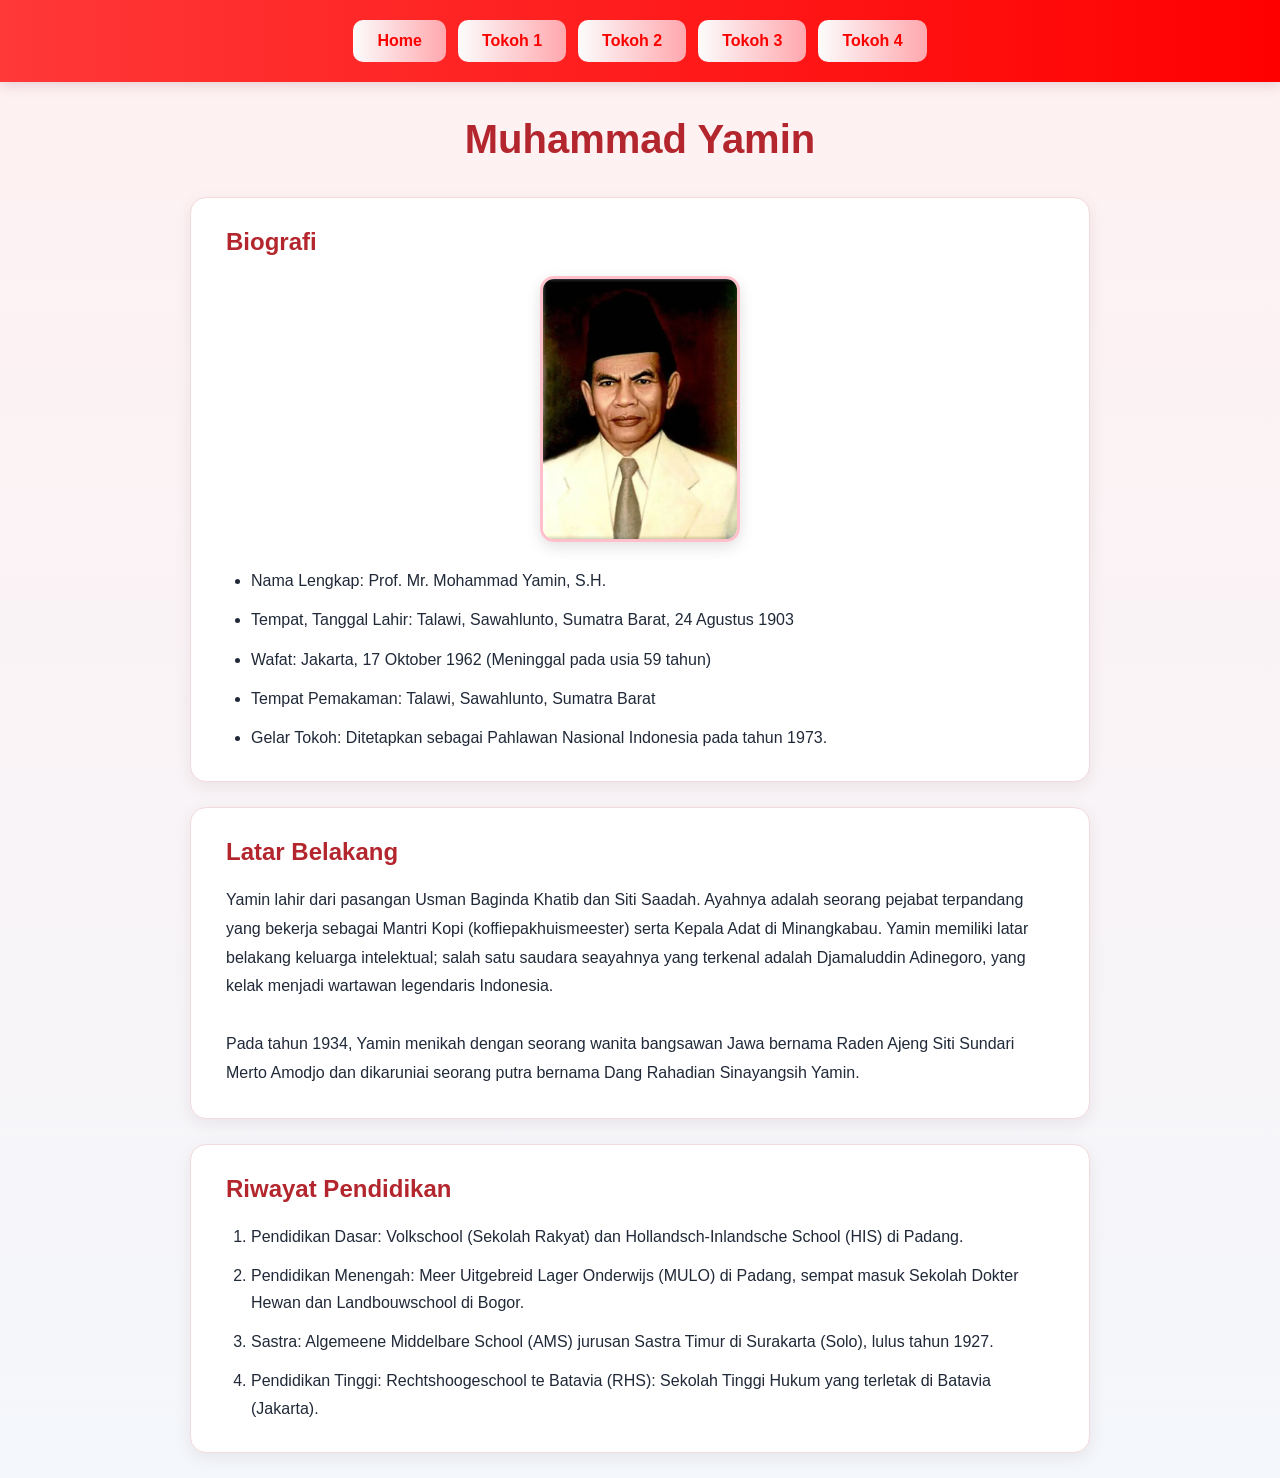
==== bio1.html @ d0d8f802 "Add files via upload" ====
<!doctype html>
<html lang="id">
  <head>
    <meta charset="UTF-8" />
    <meta name="viewport" content="width=device-width, initial-scale=1.0" />
    <title>Sumpah Pemuda</title>
    <link rel="stylesheet" href="style.css" />
  </head>

  <body>
    <header>
      <button onclick="window.location.href = 'index.html'">Home</button>
      <button onclick="window.location.href = 'bio1.html'">Tokoh 1</button>
      <button onclick="window.location.href = 'bio2.html'">Tokoh 2</button>
      <button onclick="window.location.href = 'bio3.html'">Tokoh 3</button>
      <button onclick="window.location.href = 'bio4.html'">Tokoh 4</button>
    </header>
    <h1>Muhammad Yamin</h1>
    <section class="biografi">
      <h2>Biografi</h2>
      <img src="/yamin.png" alt="Foto Muhammad Yamin" />
      <ul>
        <li>Nama Lengkap: Prof. Mr. Mohammad Yamin, S.H.</li>
        <li>
          Tempat, Tanggal Lahir: Talawi, Sawahlunto, Sumatra Barat, 24 Agustus
          1903
        </li>
        <li>Wafat: Jakarta, 17 Oktober 1962 (Meninggal pada usia 59 tahun)</li>
        <li>Tempat Pemakaman: Talawi, Sawahlunto, Sumatra Barat</li>
        <li>
          Gelar Tokoh: Ditetapkan sebagai Pahlawan Nasional Indonesia pada tahun
          1973.
        </li>
      </ul>
    </section>

    <section class="latar-belakang">
      <h2>Latar Belakang</h2>
      <p>
        Yamin lahir dari pasangan Usman Baginda Khatib dan Siti Saadah. Ayahnya
        adalah seorang pejabat terpandang yang bekerja sebagai Mantri Kopi
        (koffiepakhuismeester) serta Kepala Adat di Minangkabau. Yamin memiliki
        latar belakang keluarga intelektual; salah satu saudara seayahnya yang
        terkenal adalah Djamaluddin Adinegoro, yang kelak menjadi wartawan
        legendaris Indonesia. <br /><br />Pada tahun 1934, Yamin menikah dengan
        seorang wanita bangsawan Jawa bernama Raden Ajeng Siti Sundari Merto
        Amodjo dan dikaruniai seorang putra bernama Dang Rahadian Sinayangsih
        Yamin.
      </p>
    </section>

    <section class="pendidikan">
      <h2>Riwayat Pendidikan</h2>
      <ol>
        <li>
          Pendidikan Dasar: Volkschool (Sekolah Rakyat) dan
          Hollandsch-Inlandsche School (HIS) di Padang.
        </li>
        <li>
          Pendidikan Menengah: Meer Uitgebreid Lager Onderwijs (MULO) di Padang,
          sempat masuk Sekolah Dokter Hewan dan Landbouwschool di Bogor.
        </li>
        <li>
          Sastra: Algemeene Middelbare School (AMS) jurusan Sastra Timur di
          Surakarta (Solo), lulus tahun 1927.
        </li>
        <li>
          Pendidikan Tinggi: Rechtshoogeschool te Batavia (RHS): Sekolah Tinggi
          Hukum yang terletak di Batavia (Jakarta).
        </li>
      </ol>
    </section>
  </body>
</html>
---- style.css ----
/* Makes sizing easier to control */
* {
    box-sizing: border-box;
}

/* Main page */
body {
    margin: 0;
    padding: 0;
    font-family: Arial, sans-serif;
    background: linear-gradient(to bottom, #fff1f2, #f4f7fb);
    color: #202938;
    text-align: center;
}

/* Navigation header */
header {
    background: linear-gradient(to right, #ff3838, #ff0000);
    padding: 20px;
    width: 100%;
    display: flex;
    justify-content: center;
    align-items: center;
    flex-wrap: wrap;
    gap: 12px;
    box-shadow: 0 4px 12px rgba(100, 30, 40, 0.15);
}

/* Navigation buttons */
button {
    background: linear-gradient(to right, #fcfcfc, #ffa8ae);
    color: rgb(253, 0, 0);
    border: none;
    padding: 12px 24px;
    border-radius: 10px;
    font-size: 16px;
    font-weight: bold;
    cursor: pointer;

    transition: transform 0.25s ease,
                background 0.25s ease,
                box-shadow 0.25s ease;
}

/* Button animation when hovering */
button:hover {
    background: #ffe2e5;
    transform: translateY(-3px);
    box-shadow: 0 6px 12px rgba(179, 38, 45, 0.25);
}

/* Button animation when clicking */
button:active {
    transform: translateY(0) scale(0.97);
}

/* Main title */
h1 {
    color: #b3262d;
    font-size: 40px;
    margin: 35px 15px;
    animation: fadeIn 0.8s ease both;
}

/* Section headings */
h2 {
    color: #b3262d;
    margin-top: 0;
    margin-bottom: 20px;
}

/* White boxes for each section */
.biografi,
.latar-belakang,
.pendidikan,
.home {
    background-color: white;
    max-width: 900px;
    width: calc(100% - 40px);
    margin: 25px auto;
    padding: 30px 35px;
    border-radius: 16px;
    border: 1px solid #f3dadd;
    box-shadow: 0 5px 18px rgba(60, 30, 40, 0.08);
    text-align: left;

    animation: slideUp 0.7s ease both;
    transition: transform 0.3s ease,
                box-shadow 0.3s ease;
}

/* Boxes lift when hovering */
.biografi:hover,
.latar-belakang:hover,
.pendidikan:hover,
.home:hover {
    transform: translateY(-4px);
    box-shadow: 0 10px 25px rgba(60, 30, 40, 0.13);
}

/* Slightly stagger the box animations */
.latar-belakang {
    animation-delay: 0.15s;
}

.pendidikan {
    animation-delay: 0.3s;
}

/* Lists */
ul,
ol {
    padding-left: 25px;
    margin: 0;
}

li {
    margin-bottom: 12px;
    line-height: 1.7;
}

li:last-child {
    margin-bottom: 0;
}

/* Paragraphs */
p {
    font-size: 16px;
    line-height: 1.8;
    margin-bottom: 0;
}

/* Biography image */
.biografi img {
    display: block;
    width: 200px;
    max-width: 100%;
    height: auto;
    margin: 0 auto 25px;
    border-radius: 14px;
    border: 3px solid #ffc0cb;
    box-shadow: 0 5px 15px rgba(0, 0, 0, 0.12);

    transition: transform 0.3s ease,
                box-shadow 0.3s ease;
}
.biografi #foto{
    width:500px;
}
/* Image zoom animation on hover */
.biografi img:hover {
    transform: scale(1.05);
    box-shadow: 0 8px 20px rgba(179, 38, 45, 0.2);
}

/* Fade-in animation */
@keyframes fadeIn {
    from {
        opacity: 0;
    }

    to {
        opacity: 1;
    }
}

/* Slide-up animation */
@keyframes slideUp {
    from {
        opacity: 0;
        transform: translateY(25px);
    }

    to {
        opacity: 1;
        transform: translateY(0);
    }
}
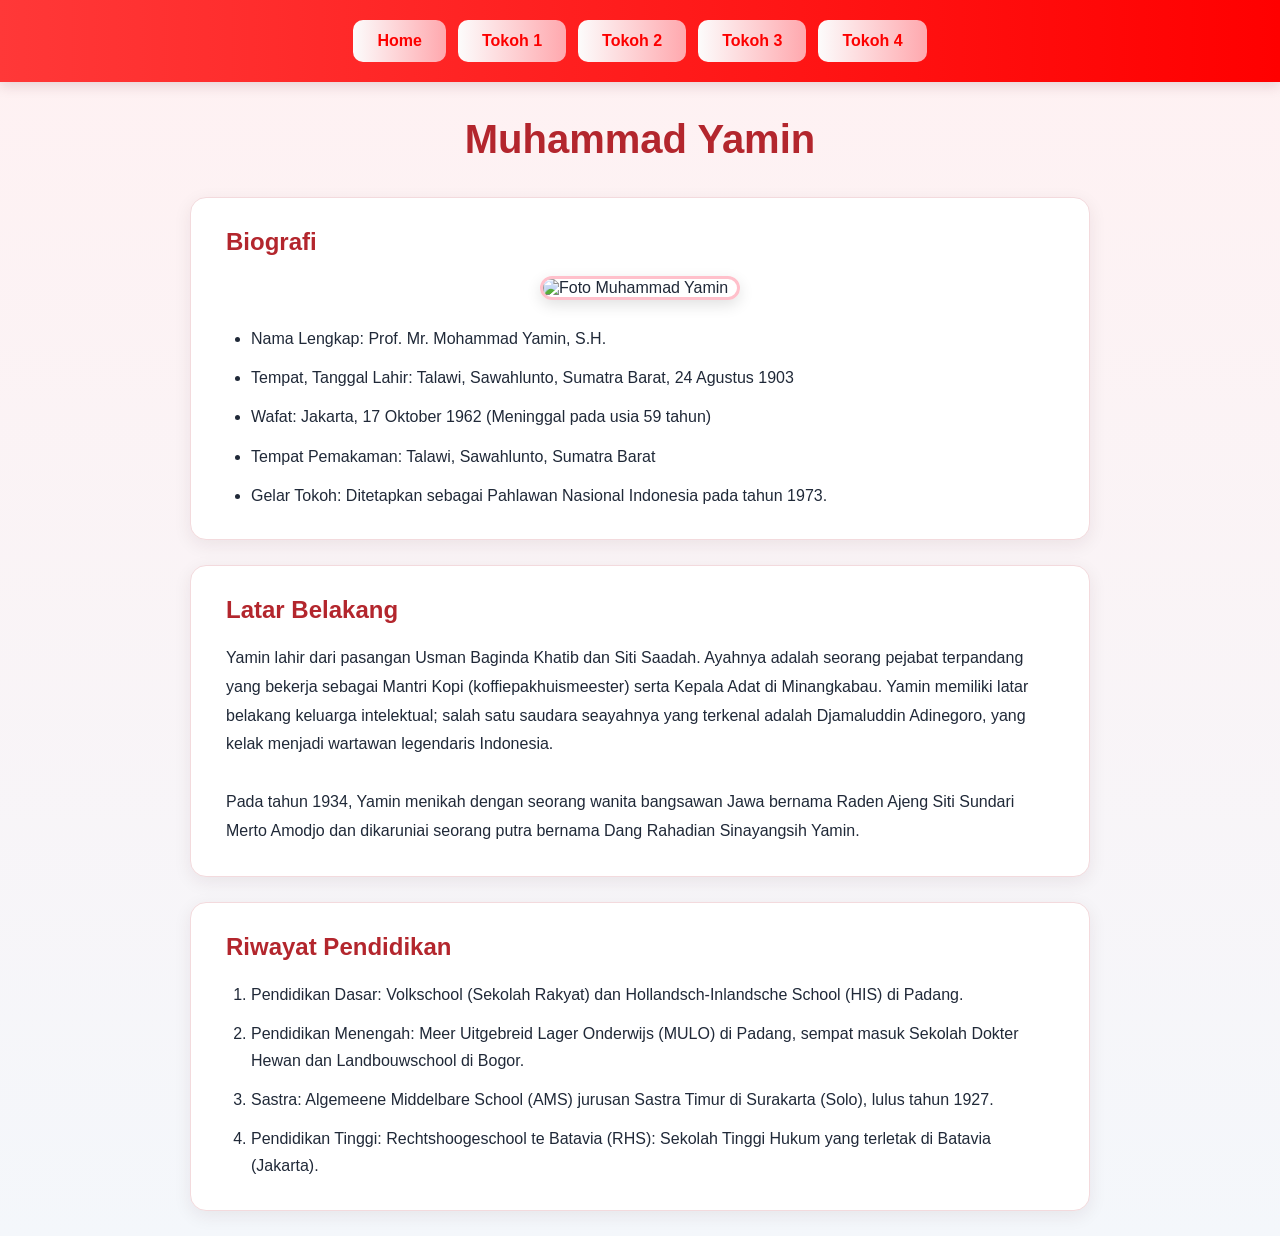
==== commit 4087fe5b: "Add files via upload" ====
--- a/bio1.html
+++ b/bio1.html
@@ -18,7 +18,7 @@
     <h1>Muhammad Yamin</h1>
     <section class="biografi">
       <h2>Biografi</h2>
-      <img src="/yamin.png" alt="Foto Muhammad Yamin" />
+      <img src="assets/yamin.png" alt="Foto Muhammad Yamin" />
       <ul>
         <li>Nama Lengkap: Prof. Mr. Mohammad Yamin, S.H.</li>
         <li>
